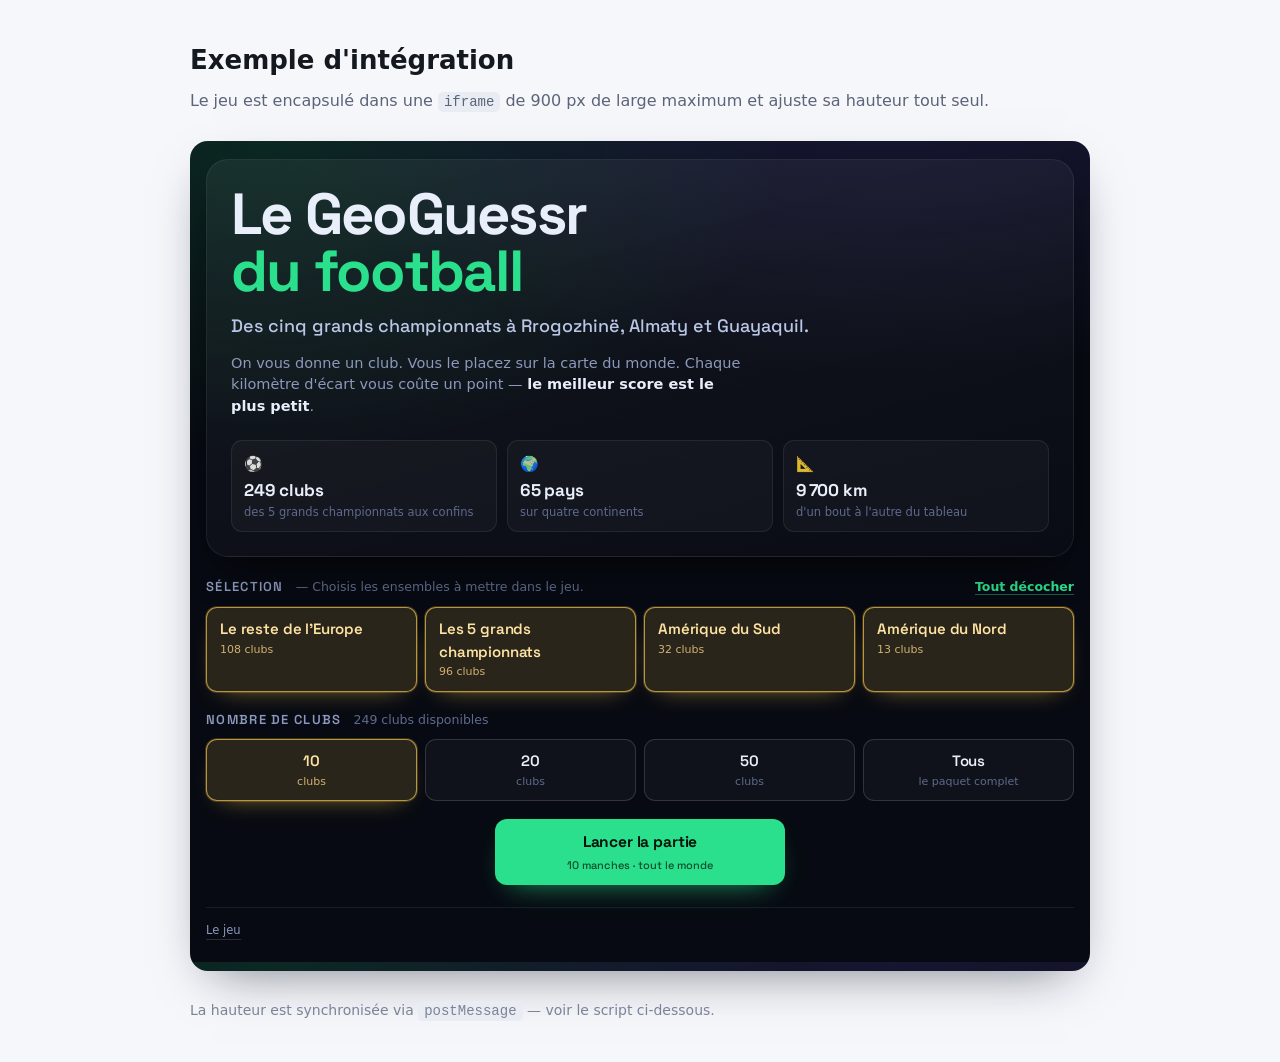
==== embed.html @ 6fd49c7e "GeoClubs — le GeoGuessr du football mondial Déclinaison de GeoConf : 249 clubs, 65 pays, quatre cont" ====
<!doctype html>
<html lang="fr">
<head>
<meta charset="utf-8">
<meta name="viewport" content="width=device-width,initial-scale=1">
<title>GeoClubs — exemple d'intégration</title>
<style>
  body{margin:0;padding:40px 20px;background:#f6f7fb;color:#14181f;
       font:16px/1.6 ui-sans-serif,system-ui,-apple-system,"Segoe UI",sans-serif}
  main{max-width:900px;margin:0 auto}
  h1{font-size:26px;margin:0 0 6px}
  p.sub{margin:0 0 28px;color:#5b6478}
  /* ─── le bloc à recopier dans votre page ─── */
  .geoclubs-embed{max-width:900px;margin:0 auto}
  .geoclubs-embed iframe{width:100%;height:900px;border:0;display:block;
    border-radius:18px;box-shadow:0 20px 50px -22px rgba(10,16,32,.55)}
  /* ───────────────────────────────────────── */
  code{background:#e9ecf3;padding:2px 6px;border-radius:5px;font-size:14px}
  footer{margin-top:28px;color:#7b8397;font-size:14px}
</style>
</head>
<body>
<main>
  <h1>Exemple d'intégration</h1>
  <p class="sub">Le jeu est encapsulé dans une <code>iframe</code> de 900&nbsp;px de large maximum et
     ajuste sa hauteur tout seul.</p>

  <div class="geoclubs-embed">
    <iframe id="geoclubs" src="index.html" title="GeoClubs — le GeoGuessr du football mondial"
            loading="lazy" allow="clipboard-write; web-share"></iframe>
  </div>

  <footer>La hauteur est synchronisée via <code>postMessage</code> — voir le script ci-dessous.</footer>
</main>

<script>
/* Redimensionnement automatique de l'iframe.
   Le jeu émet { type:'geoclubs:height', height:<px> } à chaque changement d'écran. */
(function () {
  var frame = document.getElementById('geoclubs');
  window.addEventListener('message', function (e) {
    if (!e.data || e.data.type !== 'geoclubs:height') return;
    if (e.source !== frame.contentWindow) return;      // on n'écoute que notre iframe
    frame.style.height = Math.max(600, e.data.height + 8) + 'px';
  });
})();
</script>
</body>
</html>
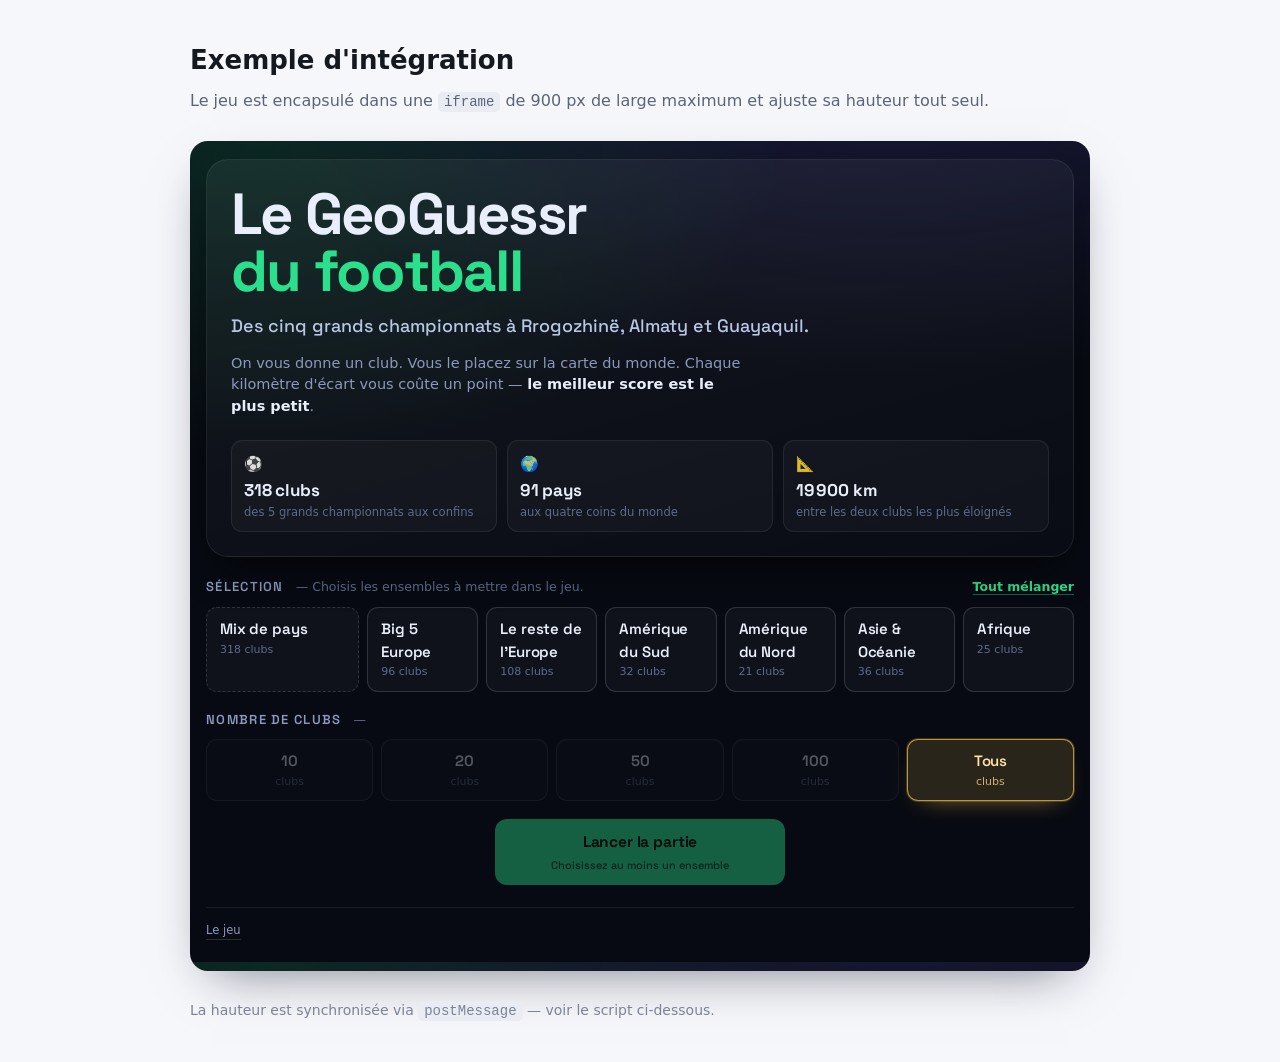
==== commit 10855bdc: "Le partage pointe vers la page hôte, plus vers github.io Le paramètre ?share= marchait mais demandai" ====
--- a/embed.html
+++ b/embed.html
@@ -34,14 +34,22 @@
 </main>
 
 <script>
-/* Redimensionnement automatique de l'iframe.
-   Le jeu émet { type:'geoclubs:height', height:<px> } à chaque changement d'écran. */
 (function () {
-  var frame = document.getElementById('geoclubs');
-  window.addEventListener('message', function (e) {
-    if (!e.data || e.data.type !== 'geoclubs:height') return;
-    if (e.source !== frame.contentWindow) return;      // on n'écoute que notre iframe
-    frame.style.height = Math.max(600, e.data.height + 8) + 'px';
+  var f = document.getElementById('geoclubs');
+
+  // On annonce au jeu l'adresse de CETTE page : ses boutons de partage doivent
+  // renvoyer ici, pas vers github.io.
+  function annoncer() {
+    try { f.contentWindow.postMessage({ type: 'geoclubs:parent', url: location.href }, '*'); } catch (e) {}
+  }
+  f.addEventListener('load', annoncer);
+  annoncer();
+
+  // Le jeu renvoie sa hauteur : l'accueil, une manche et l'écran final
+  // n'occupent pas la même place.
+  addEventListener('message', function (e) {
+    if (e.source !== f.contentWindow || !e.data) return;
+    if (e.data.type === 'geoclubs:height') f.style.height = Math.max(600, e.data.height + 8) + 'px';
   });
 })();
 </script>
